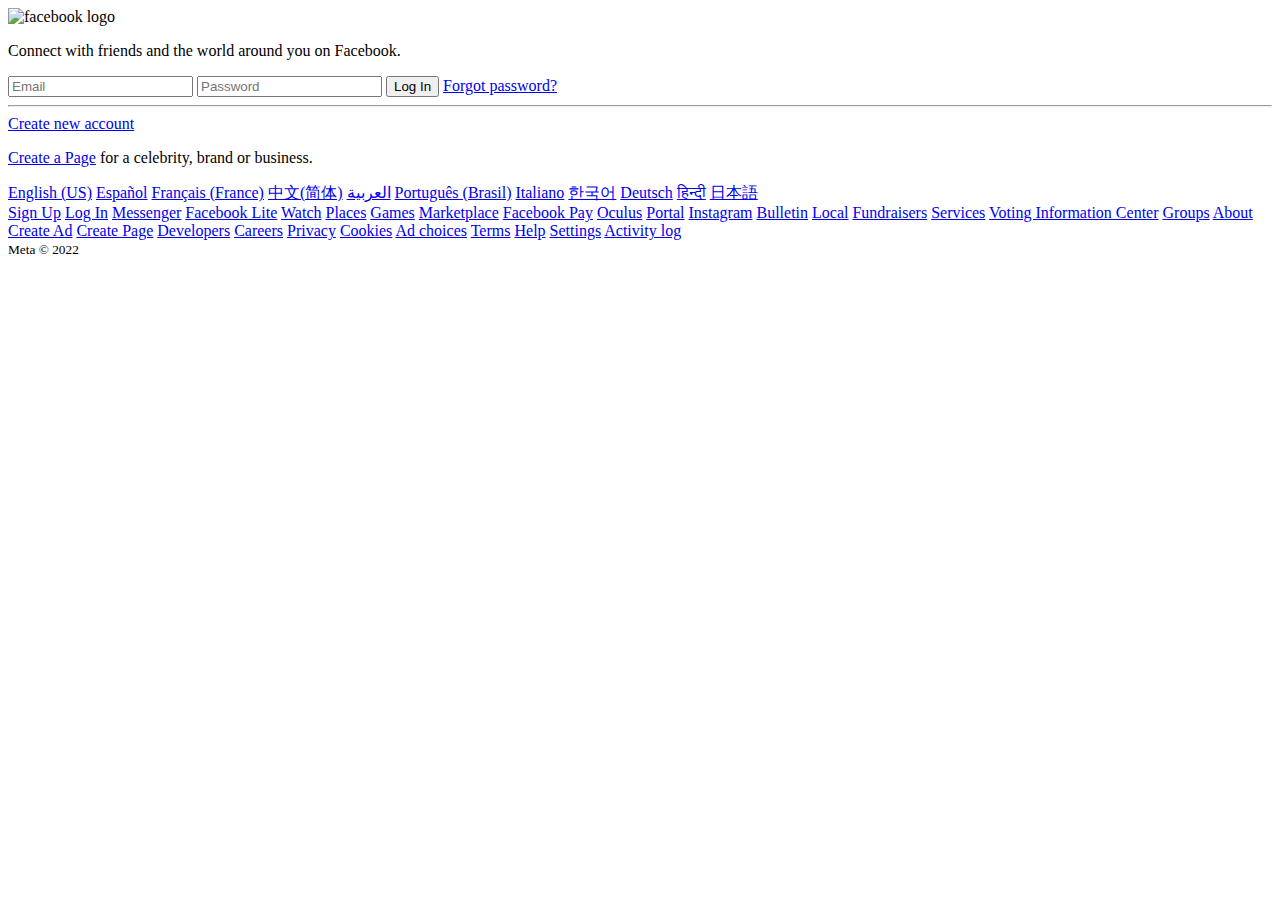
==== real-facebook-login.html @ 9f87904b "Create real-facebook-login.html" ====
<!DOCTYPE html>
<html lang="en">
<head>
    <meta charset="UTF-8">
    <meta http-equiv="X-UA-Compatible" content="IE=edge">
    <meta name="viewport" content="width=device-width, initial-scale=1.0">
    <title>Official Facebook Login</title>
</head>
<body>
    <div class="logo"><img src="https://static.xx.fbcdn.net/rsrc.php/y8/r/dF5SId3UHWd.svg" alt="facebook logo"></div>
    <p>Connect with friends and the world around you on Facebook.</p>
    <div class="form-container">
      <div class="form">
        <input class="email-input" type="email" placeholder="Email">
        <input class="password-input" type="password" placeholder="Password">
        <button class="login-button">Log In</button>
        <a class="forgot-password-link" href="#">Forgot password?</a>
        <hr>
        <a class="account-button" href="#">Create new account</a>
      </div>
      <p><a href="#">Create a Page</a> for a celebrity, brand or business.</p>
    </div>

    <footer>
      <div class="languages">
        <a href="#">English (US)</a>
        <a href="#">Español</a>
        <a href="#">Français (France)</a>
        <a href="#">中文(简体)</a>
        <a href="#">العربية</a>
        <a href="#">Português (Brasil)</a>
        <a href="#">Italiano</a>
        <a href="#">한국어</a>
        <a href="#">Deutsch</a>
        <a href="#">हिन्दी</a>
        <a href="#">日本語</a>
      </div>
      <div class="footer__links">
        <a href="#">Sign Up</a>
        <a href="#">Log In</a>
        <a href="#">Messenger</a>
        <a href="#">Facebook Lite</a>
        <a href="#">Watch</a>
        <a href="#">Places</a>
        <a href="#">Games</a>
        <a href="#">Marketplace</a>
        <a href="#">Facebook Pay</a>
        <a href="#">Oculus</a>
        <a href="#">Portal</a>
        <a href="#">Instagram</a>
        <a href="#">Bulletin</a>
        <a href="#">Local</a>
        <a href="#">Fundraisers</a>
        <a href="#">Services</a>
        <a href="#">Voting Information Center</a>
        <a href="#">Groups</a>
        <a href="#">About</a>
        <a href="#">Create Ad</a>
        <a href="#">Create Page</a>
        <a href="#">Developers</a>
        <a href="#">Careers</a>
        <a href="#">Privacy</a>
        <a href="#">Cookies</a>
        <a href="#">Ad choices</a>
        <a href="#">Terms</a>
        <a href="#">Help</a>
        <a href="#">Settings</a>
        <a href="#">Activity log</a>
      </div>
      
      
      <small class="copyright">Meta © 2022</small>
    </footer>
</body>
</html>
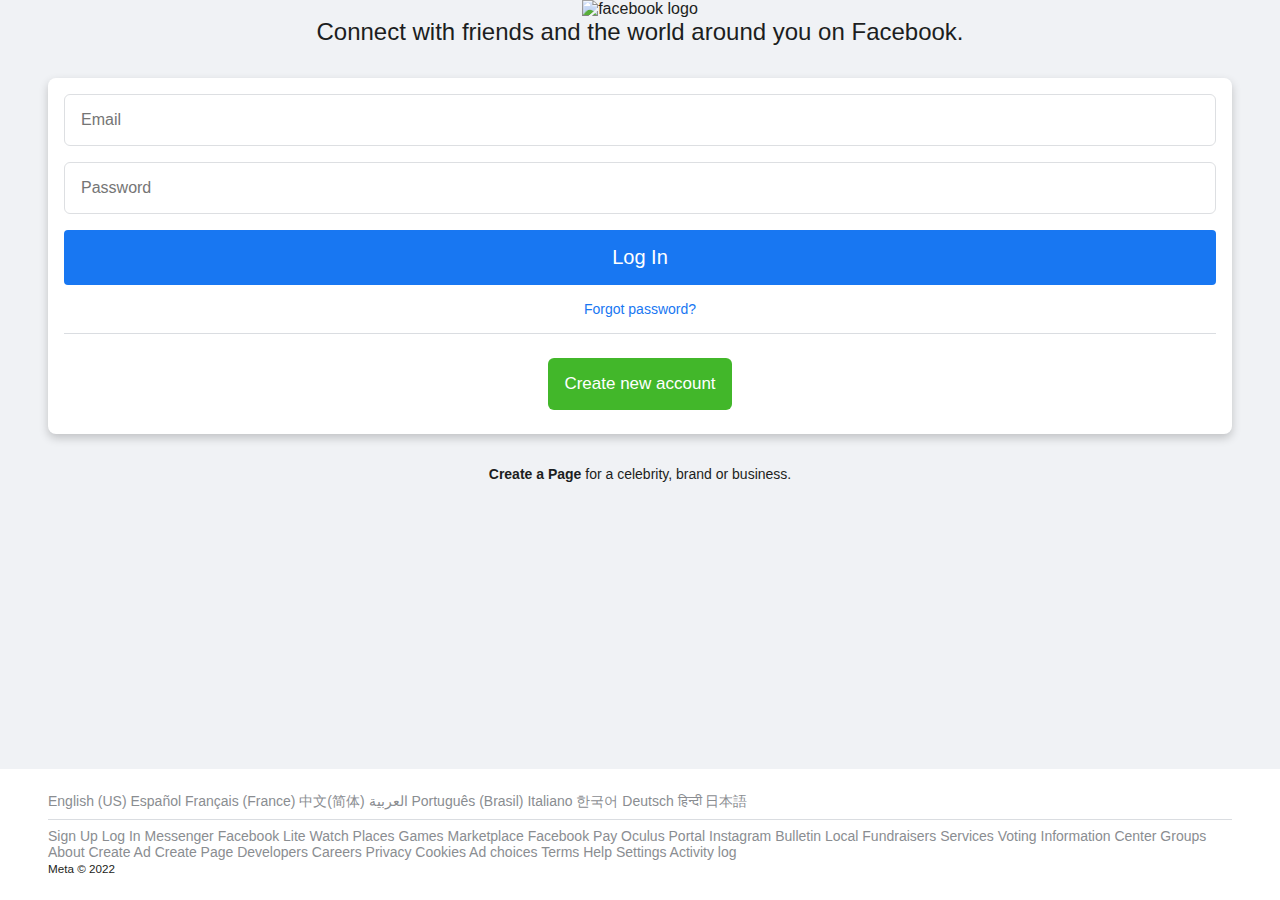
==== commit 579de05b: "Add mobile styles" ====
--- a/real-facebook-login.html
+++ b/real-facebook-login.html
@@ -1,14 +1,20 @@
 <!DOCTYPE html>
 <html lang="en">
+
 <head>
-    <meta charset="UTF-8">
-    <meta http-equiv="X-UA-Compatible" content="IE=edge">
-    <meta name="viewport" content="width=device-width, initial-scale=1.0">
-    <title>Official Facebook Login</title>
+  <meta charset="UTF-8">
+  <meta http-equiv="X-UA-Compatible" content="IE=edge">
+  <meta name="viewport" content="width=device-width, initial-scale=1.0">
+  <title>Official Facebook Login</title>
+  <link rel="stylesheet" href="facebook.css">
 </head>
+
 <body>
-    <div class="logo"><img src="https://static.xx.fbcdn.net/rsrc.php/y8/r/dF5SId3UHWd.svg" alt="facebook logo"></div>
-    <p>Connect with friends and the world around you on Facebook.</p>
+  <div class="content">
+    <div class="branding">
+      <img class="logo" src="https://static.xx.fbcdn.net/rsrc.php/y8/r/dF5SId3UHWd.svg" alt="facebook logo">
+      <p class="tagline">Connect with friends and the world around you on Facebook.</p>
+    </div>
     <div class="form-container">
       <div class="form">
         <input class="email-input" type="email" placeholder="Email">
@@ -18,58 +24,60 @@
         <hr>
         <a class="account-button" href="#">Create new account</a>
       </div>
-      <p><a href="#">Create a Page</a> for a celebrity, brand or business.</p>
+      <p class="create-page"><a class="create-page-link" href="#">Create a Page</a> for a celebrity, brand or business.</p>
+    </div>
+  </div>
+  <footer>
+    <div class="languages">
+      <a href="#">English (US)</a>
+      <a href="#">Español</a>
+      <a href="#">Français (France)</a>
+      <a href="#">中文(简体)</a>
+      <a href="#">العربية</a>
+      <a href="#">Português (Brasil)</a>
+      <a href="#">Italiano</a>
+      <a href="#">한국어</a>
+      <a href="#">Deutsch</a>
+      <a href="#">हिन्दी</a>
+      <a href="#">日本語</a>
+    </div>
+    <hr>
+    <div class="footer__links">
+      <a href="#">Sign Up</a>
+      <a href="#">Log In</a>
+      <a href="#">Messenger</a>
+      <a href="#">Facebook Lite</a>
+      <a href="#">Watch</a>
+      <a href="#">Places</a>
+      <a href="#">Games</a>
+      <a href="#">Marketplace</a>
+      <a href="#">Facebook Pay</a>
+      <a href="#">Oculus</a>
+      <a href="#">Portal</a>
+      <a href="#">Instagram</a>
+      <a href="#">Bulletin</a>
+      <a href="#">Local</a>
+      <a href="#">Fundraisers</a>
+      <a href="#">Services</a>
+      <a href="#">Voting Information Center</a>
+      <a href="#">Groups</a>
+      <a href="#">About</a>
+      <a href="#">Create Ad</a>
+      <a href="#">Create Page</a>
+      <a href="#">Developers</a>
+      <a href="#">Careers</a>
+      <a href="#">Privacy</a>
+      <a href="#">Cookies</a>
+      <a href="#">Ad choices</a>
+      <a href="#">Terms</a>
+      <a href="#">Help</a>
+      <a href="#">Settings</a>
+      <a href="#">Activity log</a>
     </div>
 
-    <footer>
-      <div class="languages">
-        <a href="#">English (US)</a>
-        <a href="#">Español</a>
-        <a href="#">Français (France)</a>
-        <a href="#">中文(简体)</a>
-        <a href="#">العربية</a>
-        <a href="#">Português (Brasil)</a>
-        <a href="#">Italiano</a>
-        <a href="#">한국어</a>
-        <a href="#">Deutsch</a>
-        <a href="#">हिन्दी</a>
-        <a href="#">日本語</a>
-      </div>
-      <div class="footer__links">
-        <a href="#">Sign Up</a>
-        <a href="#">Log In</a>
-        <a href="#">Messenger</a>
-        <a href="#">Facebook Lite</a>
-        <a href="#">Watch</a>
-        <a href="#">Places</a>
-        <a href="#">Games</a>
-        <a href="#">Marketplace</a>
-        <a href="#">Facebook Pay</a>
-        <a href="#">Oculus</a>
-        <a href="#">Portal</a>
-        <a href="#">Instagram</a>
-        <a href="#">Bulletin</a>
-        <a href="#">Local</a>
-        <a href="#">Fundraisers</a>
-        <a href="#">Services</a>
-        <a href="#">Voting Information Center</a>
-        <a href="#">Groups</a>
-        <a href="#">About</a>
-        <a href="#">Create Ad</a>
-        <a href="#">Create Page</a>
-        <a href="#">Developers</a>
-        <a href="#">Careers</a>
-        <a href="#">Privacy</a>
-        <a href="#">Cookies</a>
-        <a href="#">Ad choices</a>
-        <a href="#">Terms</a>
-        <a href="#">Help</a>
-        <a href="#">Settings</a>
-        <a href="#">Activity log</a>
-      </div>
-      
-      
-      <small class="copyright">Meta © 2022</small>
-    </footer>
+
+    <small class="copyright">Meta © 2022</small>
+  </footer>
 </body>
+
 </html>--- a/facebook.css
+++ b/facebook.css
@@ -0,0 +1,121 @@
+html {
+  box-sizing: border-box;
+  height: 100%;
+}
+
+*,
+::before,
+::after {
+  box-sizing: inherit;
+}
+
+body {
+  background-color: #f0f2f5;
+  color: #1c1e21;
+  font-family: SFProDisplay-Regular, Helvetica, Arial, sans-serif;
+  height: 100%;
+  margin: 0;
+}
+
+.logo {
+  height: 106px;
+}
+
+.tagline {
+  font-size: 24px;
+  line-height: 28px;
+  margin-top: 0;
+}
+
+.content {
+  padding: 0 3rem;
+  text-align: center;
+}
+
+.form {
+  background-color: #fff;
+  border-radius: 8px;
+  box-shadow: 0 4px 10px rgba(0, 0, 0, 0.2);
+  margin-top: 2rem;
+  padding: 1rem;
+}
+
+input {
+  border: 1px solid #dddfe2;
+  border-radius: 6px;
+  display: block;
+  font-size: 16px;
+  padding: 1rem;
+  width: 100%;
+}
+
+.password-input {
+  margin-top: 1rem;
+}
+
+.login-button {
+  background-color: #1877f2;
+  border: none;
+  border-radius: 4px;
+  color: #fff;
+  display: block;
+  font-size: 20px;
+  margin-top: 1rem;
+  padding: 1rem;
+  width: 100%;
+}
+
+.forgot-password-link {
+  color: #1877f2;
+  display: block;
+  font-size: 14px;
+  margin-bottom: 1rem;
+  margin-top: 1rem;
+  text-decoration: none;
+}
+
+hr {
+  border: none;
+  border-top: 1px solid #dadde1;
+  margin: 0.5rem 0;
+}
+
+.account-button {
+  background-color: #42b72a;
+  border-radius: 6px;
+  color: #fff;
+  display: inline-block;
+  font-size: 17px;
+  margin-bottom: 0.5rem;
+  margin-top: 1rem;
+  padding: 1rem;
+  text-decoration: none;
+}
+
+.create-page {
+  font-size: 14px;
+  margin-top: 2rem;
+}
+
+.create-page-link {
+  color: inherit;
+  font-weight: 700;
+  text-decoration: none;
+}
+
+footer {
+  background-color: #fff;
+  font-size: 14px;
+  padding: 1.5rem 3rem;
+  position: sticky;
+  top: 100vh;
+}
+
+footer a {
+  color: #8a8d91;
+  text-decoration: none;
+}
+
+footer a:hover {
+  text-decoration: underline;
+}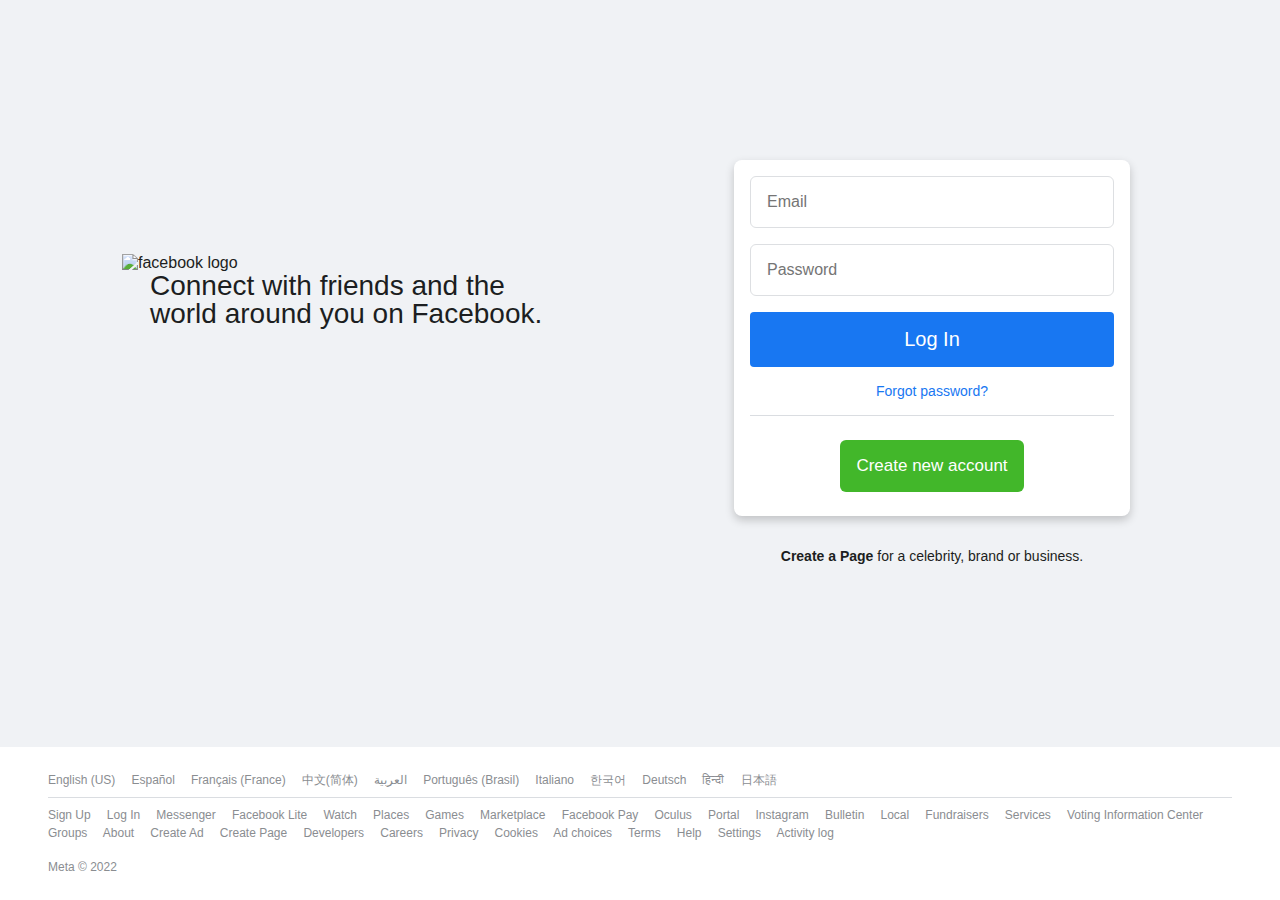
==== commit c0070bb6: "Add hover state and javascript" ====
--- a/real-facebook-login.html
+++ b/real-facebook-login.html
@@ -7,6 +7,7 @@
   <meta name="viewport" content="width=device-width, initial-scale=1.0">
   <title>Official Facebook Login</title>
   <link rel="stylesheet" href="facebook.css">
+  <script src="facebook.js" async></script>
 </head>
 
 <body>
--- a/facebook.css
+++ b/facebook.css
@@ -19,6 +19,7 @@
 
 .logo {
   height: 106px;
+  margin-left: -28px;
 }
 
 .tagline {
@@ -28,8 +29,41 @@
 }
 
 .content {
+  align-items: center;;
+  display: flex;
+  flex-direction: column;
+  margin-left: auto;
+  margin-right: auto;
+  max-width: calc(980px + 6rem);
   padding: 0 3rem;
   text-align: center;
+}
+
+@media screen and (min-width: 901px) {
+  .content {
+    flex-direction: row;
+    justify-content:space-between;
+    padding-top: 8rem;
+  }
+
+  .branding {
+    text-align: left;
+    transform: translateY(-3rem);
+  }
+}
+
+@media screen and (min-width: 1176px) {
+  .tagline {
+    font-size: 28px;
+  }
+}
+
+.branding {
+  width: 396px;
+}
+
+.form-container {
+  width: 396px;
 }
 
 .form {
@@ -58,11 +92,16 @@
   border: none;
   border-radius: 4px;
   color: #fff;
+  cursor: pointer;
   display: block;
   font-size: 20px;
   margin-top: 1rem;
   padding: 1rem;
   width: 100%;
+}
+
+.login-button:hover {
+  background-color: #166fe5;
 }
 
 .forgot-password-link {
@@ -105,7 +144,8 @@
 
 footer {
   background-color: #fff;
-  font-size: 14px;
+  font-size: 12px;
+  line-height: 1.5;
   padding: 1.5rem 3rem;
   position: sticky;
   top: 100vh;
@@ -113,9 +153,17 @@
 
 footer a {
   color: #8a8d91;
+  margin-right: 0.8rem;
   text-decoration: none;
 }
 
 footer a:hover {
   text-decoration: underline;
+}
+
+.copyright {
+  color: #8a8d91;
+  display: block;
+  font-size: 12px;
+  margin-top: 1rem;
 }